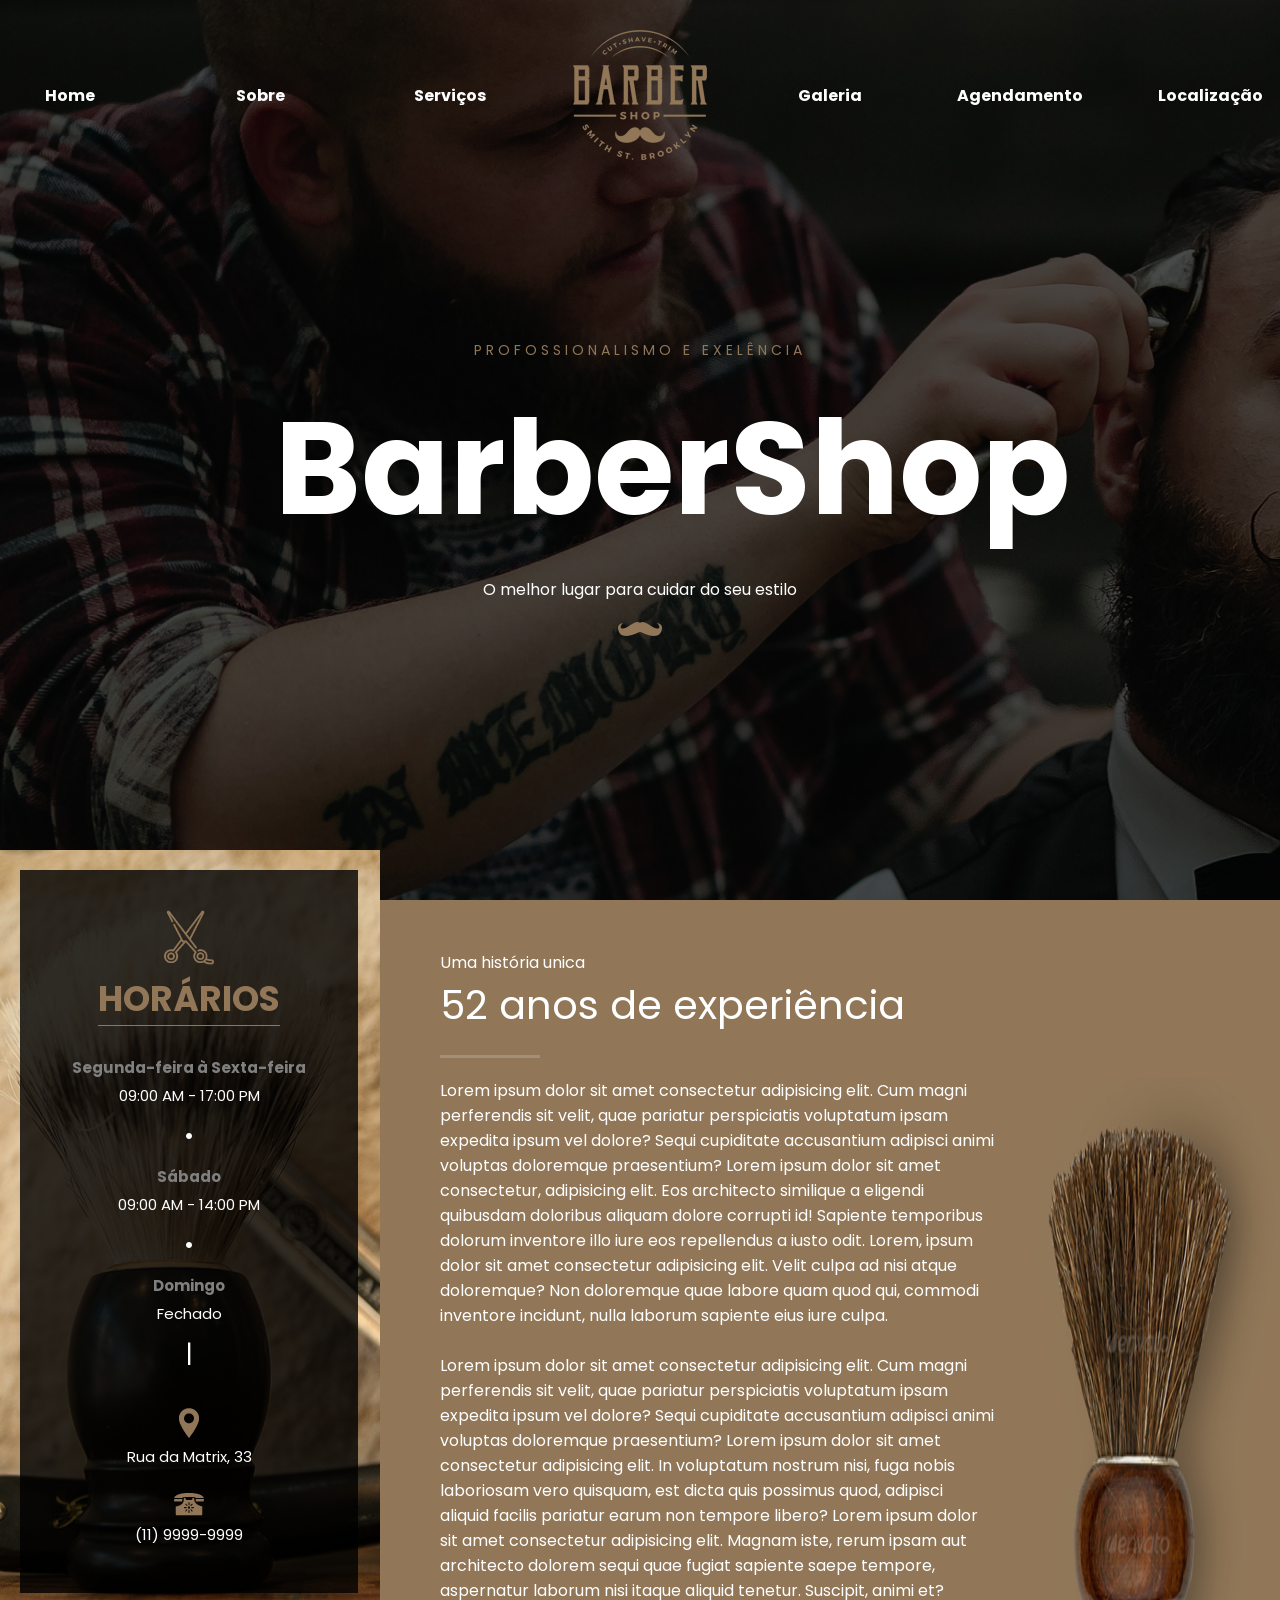
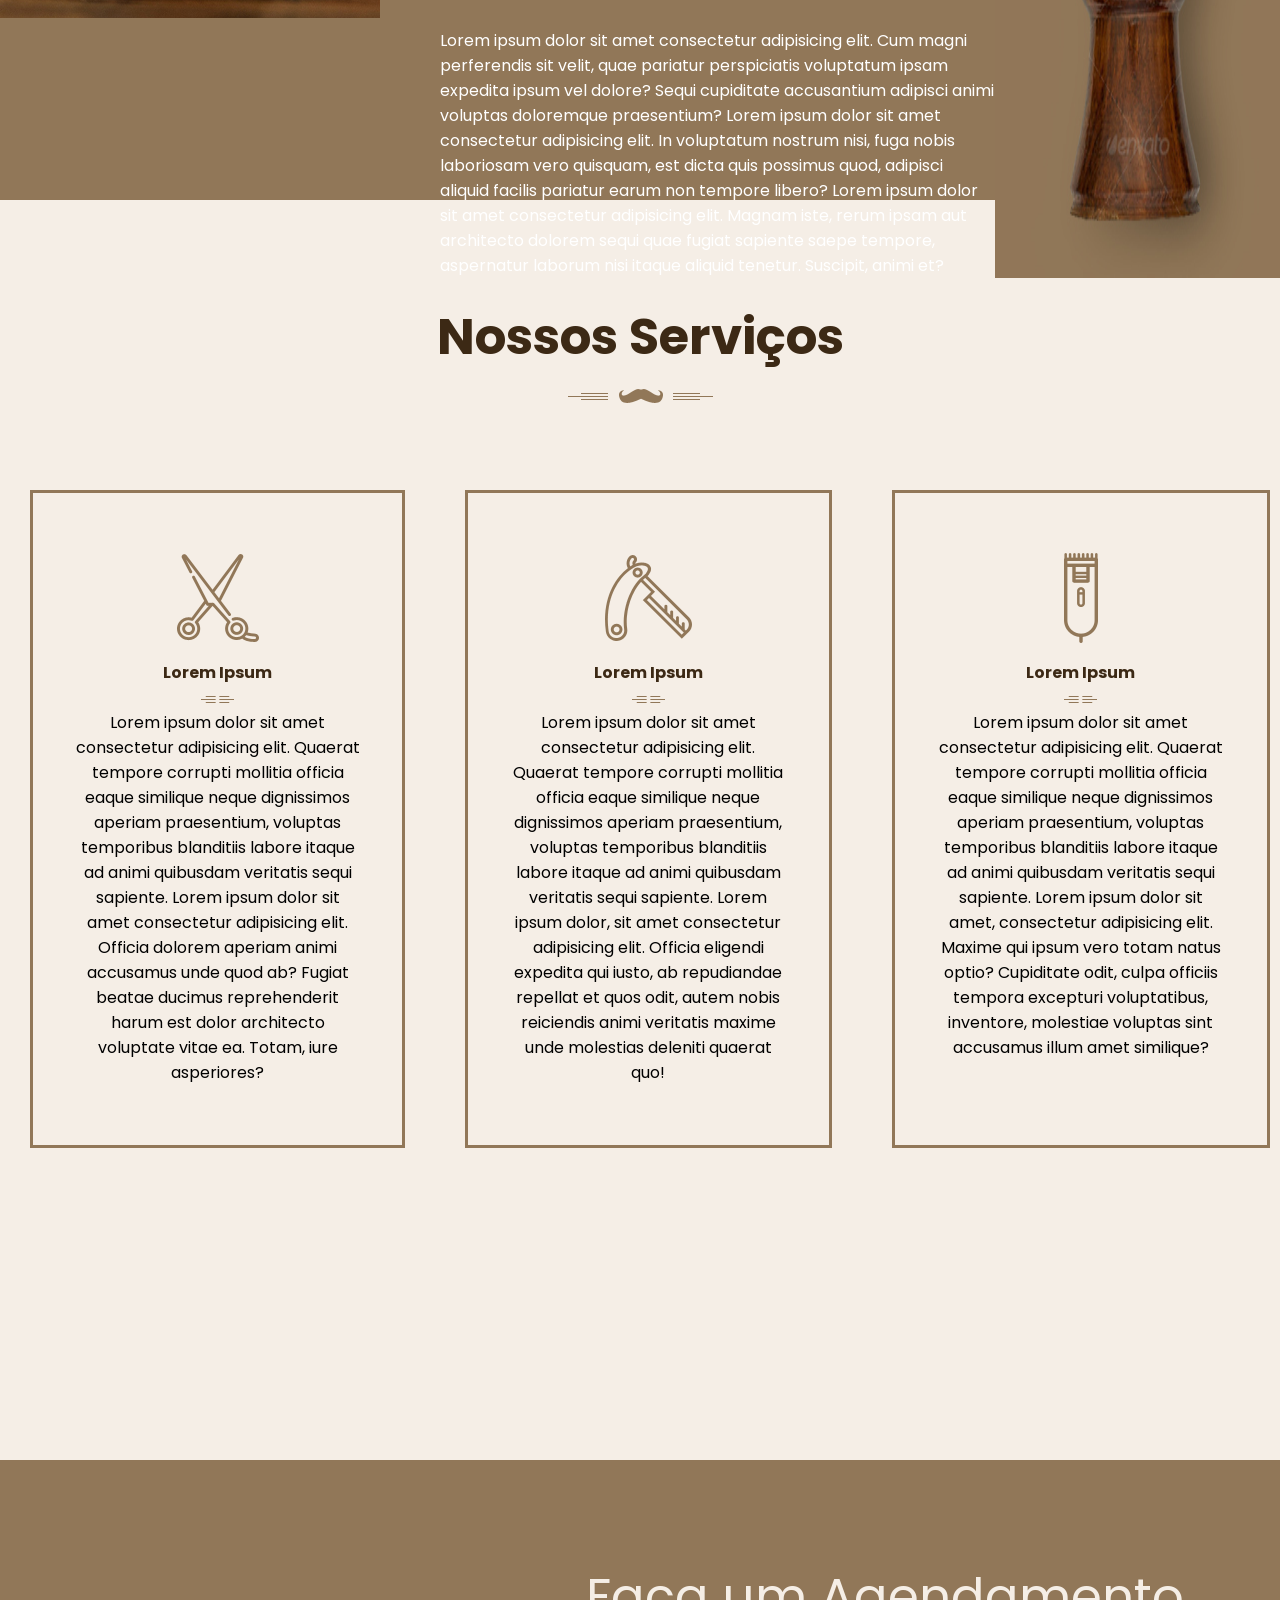
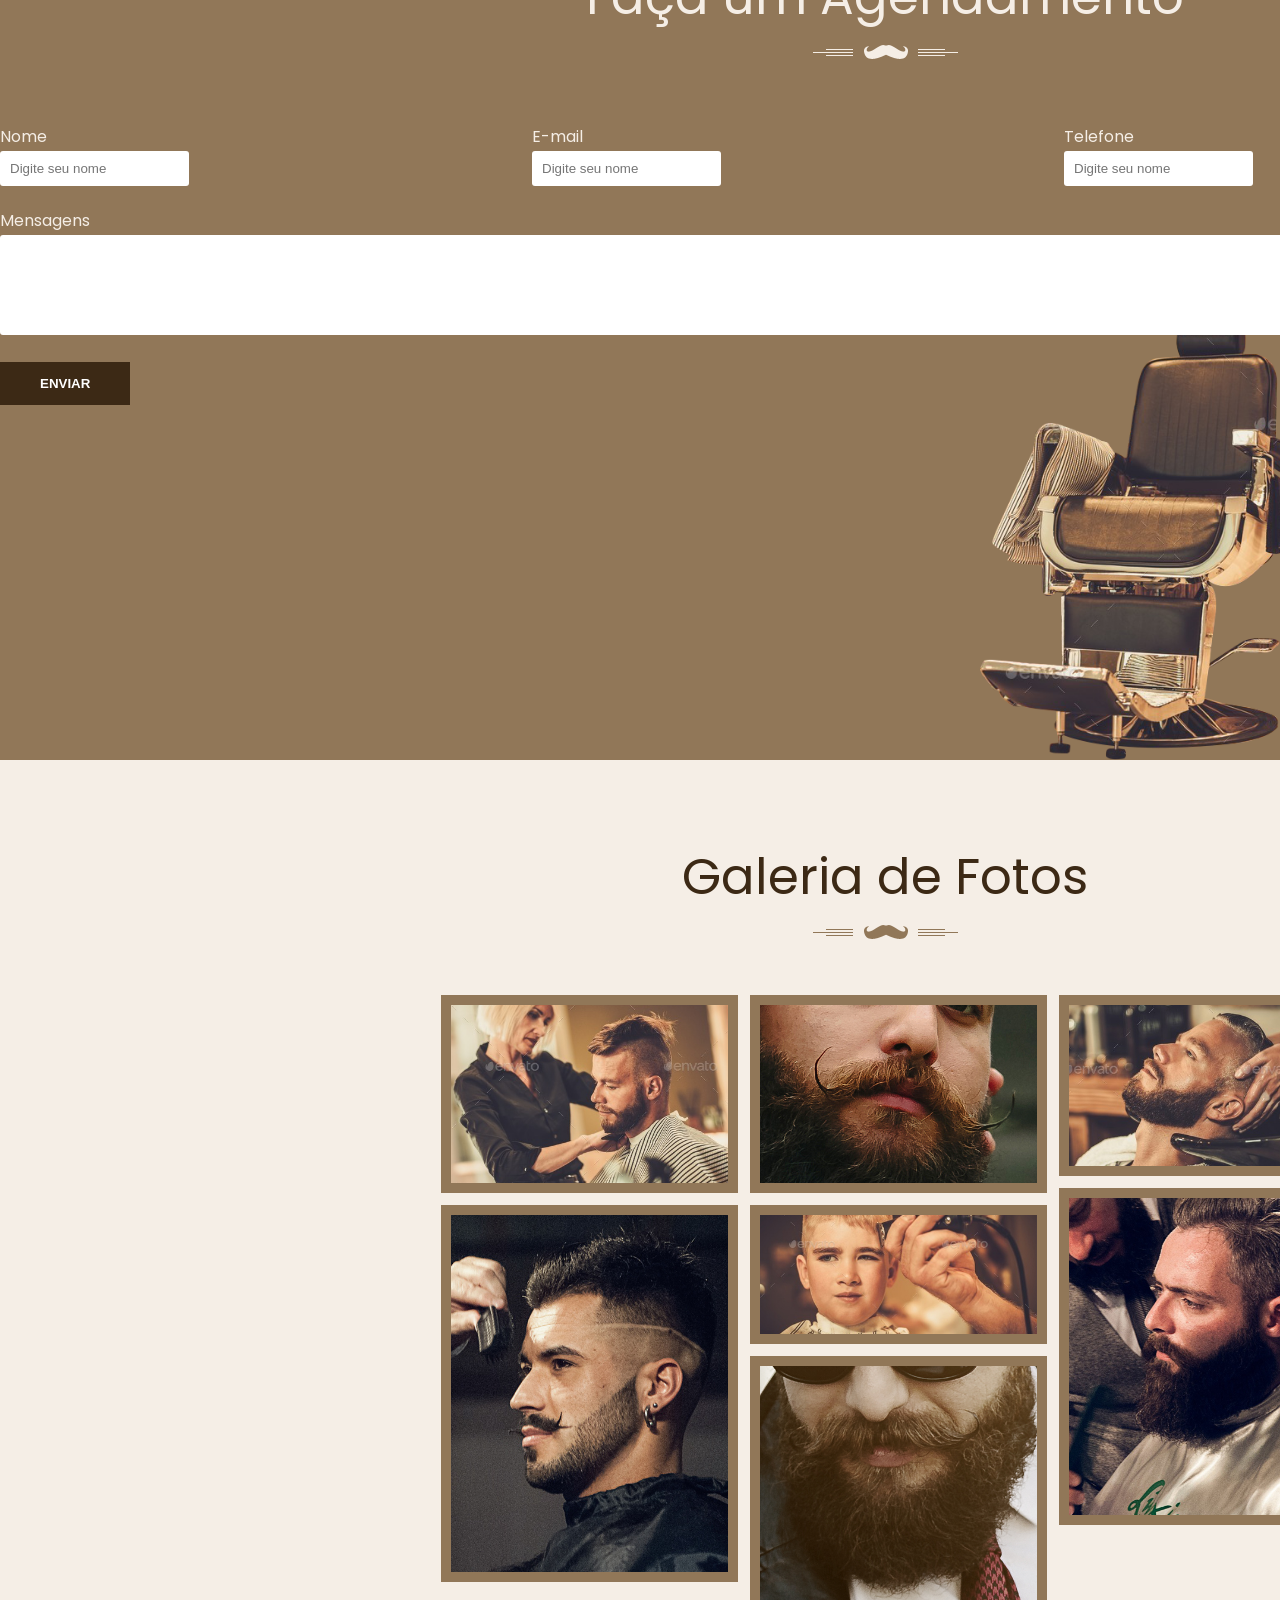
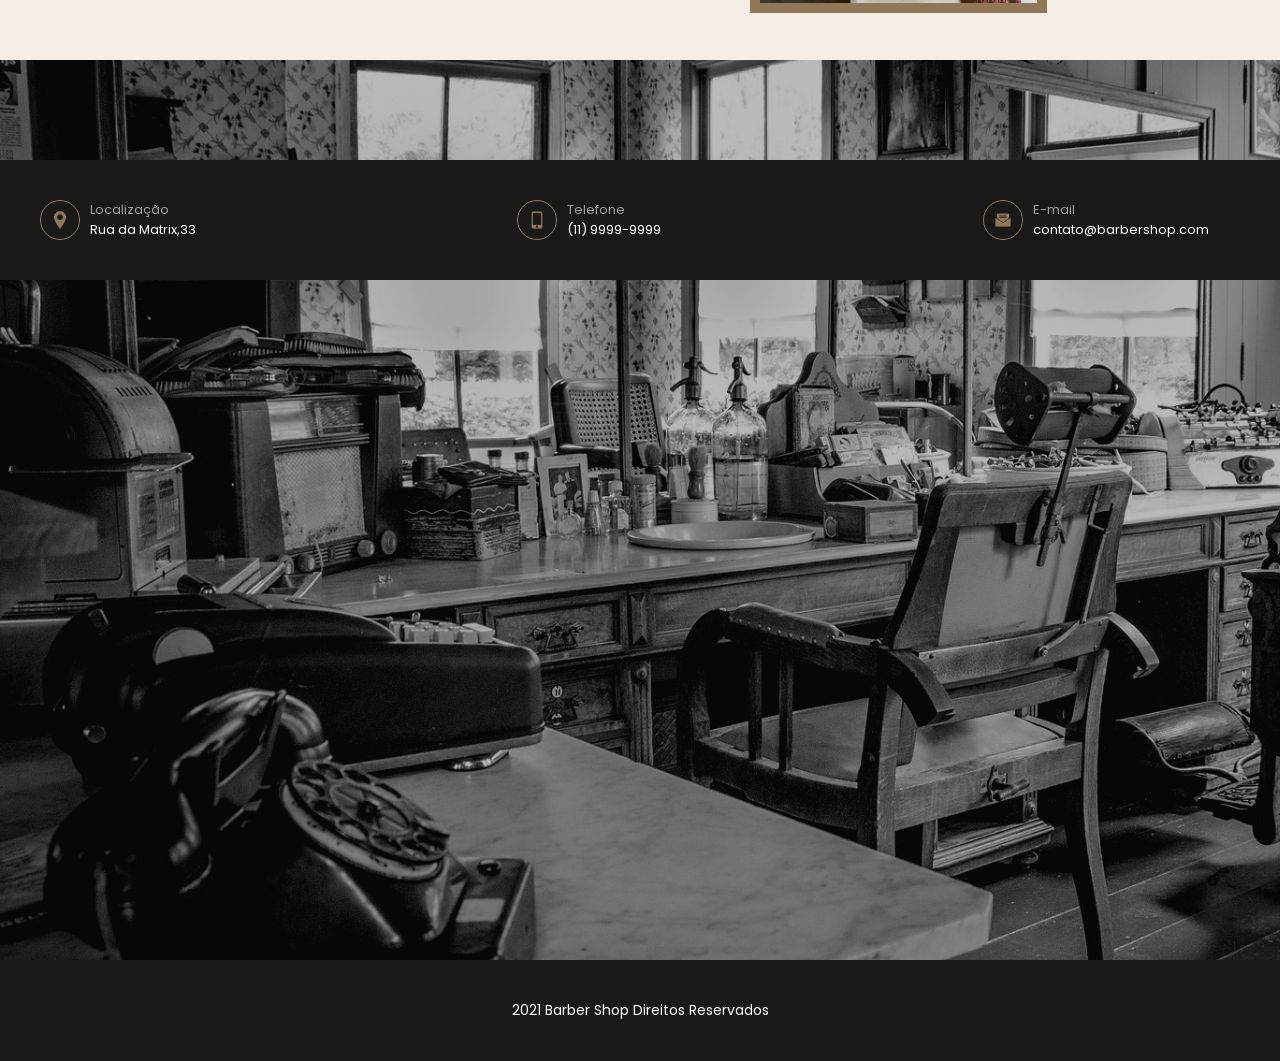
==== index/index.html @ 3805cb7c "fazendo alterações de pastas do index" ====
<!DOCTYPE html>
<html lang="pt-br">
<head>
    <meta charset="UTF-8">
    <meta http-equiv="X-UA-Compatible" content="IE=edge">
    <meta name="viewport" content="width=device-width, initial-scale=1.0">
    <title>Document</title>
    <link rel="preconnect" href="https://fonts.googleapis.com">
    <link rel="preconnect" href="https://fonts.gstatic.com" crossorigin>
    <link href="https://fonts.googleapis.com/css2?family=Poppins:ital,wght@0,100;0,400;1,700&family=Raleway&display=swap" rel="stylesheet">
    <link rel="stylesheet" href="style.css">
</head>
<body>
    
    <section  id="home" class="home">
        <header class="header">
            <nav class="nav">
                <ul>
                    <li>
                        <a href="#home">Home</a>
                    </li>
                    <li>
                        <a href="#about">Sobre</a>
                    </li>
                    <li>
                        <a href="#services">Serviços</a>
                    </li>
                    <li>
                        <img src="images/logo.png" alt="BarberShop" class="logo">
                    </li>
                    <li>
                        <a href="#gallery">Galeria</a>
                    </li>
                    <li>
                        <a href="#appointment">Agendamento</a>
                    </li>
                    <li>
                        <a href="#location">Localização</a>
                    </li>
                </ul>
            </nav>
        </header>
        <div class="banner">
            <span class="slogan1">Profossionalismo e Exelência</span>
            <h1>BarberShop</h1>
            <span class="slogan2">O melhor lugar para cuidar do seu estilo</span>
            <img src="images/much-img.png" alt="BarberShop" class="bigode">
        </div>
    </section>

    <section id="about" class="about">
        <div class="container">
            <div class="timing">
                <div class="overlay">
                    <img src="images/classic-cut.png" alt="BarberShop" class="icon-cut">
                    <h3 class="horarios">horários</h3>

                    <div class="text">
                        <h4>Segunda-feira à Sexta-feira</h4>
                        <span>09:00 AM - 17:00 PM</span>
                    </div>
                    
                    <div class="text">
                        <h4> Sábado</h4>
                        <span>09:00 AM - 14:00 PM</span>
                    </div>

                    <div class="text">
                        <h4>Domingo</h4>
                        <span>Fechado</span>
                    </div>
                    <br>
                    <img src="images/loc-ic.png" alt="Localização">
                    <span>Rua da Matrix, 33</span>
                    <br>
                    <img src="images/phone-ic.png" alt="Telefone">
                    <span>(11) 9999-9999</span>

                </div>
            </div>
            <div class="experience">
                <span>Uma história unica</span>
                <h2>52 anos de experiência</h2>

                <div class="text">
                    <div>
                        <p>Lorem ipsum dolor sit amet consectetur adipisicing elit. Cum magni perferendis sit velit, quae pariatur perspiciatis voluptatum ipsam expedita ipsum vel dolore? Sequi cupiditate accusantium adipisci animi voluptas doloremque praesentium? Lorem ipsum dolor sit amet consectetur, adipisicing elit. Eos architecto similique a eligendi quibusdam doloribus aliquam dolore corrupti id! Sapiente temporibus dolorum inventore illo iure eos repellendus a iusto odit. Lorem, ipsum dolor sit amet consectetur adipisicing elit. Velit culpa ad nisi atque doloremque? Non doloremque quae labore quam quod qui, commodi inventore incidunt, nulla laborum sapiente eius iure culpa.</p>
                        <br>
                        <p>Lorem ipsum dolor sit amet consectetur adipisicing elit. Cum magni perferendis sit velit, quae pariatur perspiciatis voluptatum ipsam expedita ipsum vel dolore? Sequi cupiditate accusantium adipisci animi voluptas doloremque praesentium? Lorem ipsum dolor sit amet consectetur adipisicing elit. In voluptatum nostrum nisi, fuga nobis laboriosam vero quisquam, est dicta quis possimus quod, adipisci aliquid facilis pariatur earum non tempore libero? Lorem ipsum dolor sit amet consectetur adipisicing elit. Magnam iste, rerum ipsam aut architecto dolorem sequi quae fugiat sapiente saepe tempore, aspernatur laborum nisi itaque aliquid tenetur. Suscipit, animi et? 
                        </p>
                        <br>
                        <p>Lorem ipsum dolor sit amet consectetur adipisicing elit. Cum magni perferendis sit velit, quae pariatur perspiciatis voluptatum ipsam expedita ipsum vel dolore? Sequi cupiditate accusantium adipisci animi voluptas doloremque praesentium? Lorem ipsum dolor sit amet consectetur adipisicing elit. In voluptatum nostrum nisi, fuga nobis laboriosam vero quisquam, est dicta quis possimus quod, adipisci aliquid facilis pariatur earum non tempore libero? Lorem ipsum dolor sit amet consectetur adipisicing elit. Magnam iste, rerum ipsam aut architecto dolorem sequi quae fugiat sapiente saepe tempore, aspernatur laborum nisi itaque aliquid tenetur. Suscipit, animi et? 
                        </p>
                    </div>

                    <img src="images/shave-brush.jpg" alt="52 anos de experiência">
                </div>
            </div>
        </div>
    </section>
        
    <section  id="services" class="services">
        <h2> Nossos Serviços</h2>
        <img src="images/heading-ic.png" alt="Serviços">
     
        
        <div class="container2">
            <div class="boxes">
                <div class="box">
                    <img src="images/classic-cut.png" alt="Classic Cut" srcset="">
                    <h4>Lorem Ipsum</h4>
                    <img src="images/head-line-ic.png" alt="Serviços">
                    <p>Lorem ipsum dolor sit amet consectetur adipisicing elit. Quaerat tempore corrupti mollitia officia eaque similique neque dignissimos aperiam praesentium, voluptas temporibus blanditiis labore itaque ad animi quibusdam veritatis sequi sapiente. Lorem ipsum dolor sit amet consectetur adipisicing elit. Officia dolorem aperiam animi accusamus unde quod ab? Fugiat beatae ducimus reprehenderit harum est dolor architecto voluptate vitae ea. Totam, iure asperiores?</p>
                </div>
                <div class="box">
                    <img src="images/clipper-cut.png" alt="Clipper Cut" srcset="">
                    <h4>Lorem Ipsum</h4>
                    <img src="images/head-line-ic.png" alt="Serviços">
                    <p>Lorem ipsum dolor sit amet consectetur adipisicing elit. Quaerat tempore corrupti mollitia officia eaque similique neque dignissimos aperiam praesentium, voluptas temporibus blanditiis labore itaque ad animi quibusdam veritatis sequi sapiente. Lorem ipsum dolor, sit amet consectetur adipisicing elit. Officia eligendi expedita qui iusto, ab repudiandae repellat et quos odit, autem nobis reiciendis animi veritatis maxime unde molestias deleniti quaerat quo!</p>
                </div>
                <div class="box">
                    <img src="images/razoe-shaver.png" alt="Razoe shaver" srcset="">
                    <h4>Lorem Ipsum</h4>
                    <img src="images/head-line-ic.png" alt="Serviços">
                    <p>Lorem ipsum dolor sit amet consectetur adipisicing elit. Quaerat tempore corrupti mollitia officia eaque similique neque dignissimos aperiam praesentium, voluptas temporibus blanditiis labore itaque ad animi quibusdam veritatis sequi sapiente. Lorem ipsum dolor sit amet, consectetur adipisicing elit. Maxime qui ipsum vero totam natus optio? Cupiditate odit, culpa officiis tempora excepturi voluptatibus, inventore, molestiae voluptas sint accusamus illum amet similique?</p>
                </div>
            </div>
        </div>
    </section>

    <section id="appointment" class="appointment">
        <div class="container">
            <h2>Faça um Agendamento</h2>
            <img src="images/heading-ic-white.png" alt="Faça um Agendamento">

            <form action="">

                <div class="personal-data">
                    <div class="input-wrapper">
                        <label for="Nome">Nome</label>
                        <input type="text" placeholder="Digite seu nome">
                    </div>
                    <div>
                        <label for="E-mail">E-mail</label>
                        <input type="email" placeholder="Digite seu nome">
                    </div>
                    <div>
                        <label for="Telefone">Telefone</label>
                        <input type="number" placeholder="Digite seu nome">
                    
                    </div>
                    <div>
                        <label for="Tipo de Serviços">Tipos de Serviços</label>
                        <select>
                            <option value="">Cortar Cabelo</option>
                            <option value="">Cortar Cabelo e Barba</option>
                        </select>
                    </div>
                </div>

                
                <div class="input-wrapper">
                     <label for="Mensagem">Mensagens</label>
                     <textarea name="" id="" cols="0" rows="0"></textarea>
                </div>
                
                <button>Enviar</button>
            </form>

            
           
        </div>
    </section>

    <section  id="gallery" class="gallery">
        <div class="container">
            <h2>Galeria de Fotos</h2>
            <img src="images/heading-ic.png" alt="Galeria de Fotos">

            <div class="gallery-wrapper">
                <div>
                    <img src="images/gallery-img1.png" alt="Galeria">
                </div>
                <div>
                    <img src="images/gallery-img2.png" alt="Galeria">
                </div>
                <div>
                    <img src="images/gallery-img3.png" alt="Galeria">
                </div>
                <div>
                    <img src="images/gallery-img4.png" alt="Galeria">
                </div>
                <div>
                    <img src="images/gallery-img5.png" alt="Galeria">
                </div>
                <div>
                    <img src="images/gallery-img6.png" alt="Galeria">
                </div>
                <div>
                    <img src="images/gallery-img7.png" alt="Galeria">
                </div>
            </div>
        </div>
    </section>

    <section  id="location" class="location">
        <div class="container">
            <div class="head">
                <div class="info">
                    <div class="icon">
                        <img src="images/map-img1.png" alt="Localização">
                    </div>
                    <div class="text">
                        <span>Localização</span>
                        <span>Rua da Matrix,33</span>
                    </div>
                </div>

                <div class="info">
                    <div class="icon">
                        <img src="images/map-img2.png" alt="Localização">
                    </div>
                    <div class="text">
                        <span>Telefone</span>
                        <span>(11) 9999-9999</span>
                    </div>
                </div>

                <div class="info">
                    <div class="icon">
                        <img src="images/map-img3.png" alt="Localização">
                    </div>
                    <div class="text">
                        <span>E-mail</span>
                        <span>contato@barbershop.com</span>
                    </div>
                </div>

                <div class="info">
                    <div class="icon">
                        <img src="images/map-img4.png" alt="Localização">
                    </div>
                    <div class="text">
                        <span>Horário</span>
                    <span>Seg.à Sex.:9AM às 17PM</span>
                    </div>
                </div>
            </div>

            <div class="map">
                <iframe src="https://www.google.com/maps/embed?pb=!1m18!1m12!1m3!1d3657.0754269090853!2d-46.653812823817006!3d-23.565734361754473!2m3!1f0!2f0!3f0!3m2!1i1024!2i768!4f13.1!3m3!1m2!1s0x94ce59c8da0aa315%3A0xd59f9431f2c9776a!2sAv.%20Paulista%20-%20Bela%20Vista%2C%20S%C3%A3o%20Paulo%20-%20SP!5e0!3m2!1spt-BR!2sbr!4v1686595759722!5m2!1spt-BR!2sbr" width="600" height="450" style="border:0;" allowfullscreen="" loading="lazy" referrerpolicy="no-referrer-when-downgrade"></iframe>
            </div>
        </div>
    </section>

    <footer  class="footer">
        2021 Barber Shop Direitos Reservados
    </footer>
</body>
</html>
---- index/style.css ----
:root {
    --color-primary: #917758;
    --color-secondary: #3c2915;
    --color-primary-ligh: #f5eee6;
}

* {
    margin: 0;
    padding: 0;
    box-sizing: border-box;
}

body {
    font-family: 'Poppins', sans-serif;
    overflow-x: hidden;
}

.container {
    margin: 0 auto;
    width: 1770px;
}


/************
*    HOME
*************/

.home {
    background-repeat: no-repeat;
    background-image: url(images/bg-home.jpg);
    background-size: cover;
    height: 100vh;
    width: 100vw;
    position: relative;
    background-attachment: fixed;
}

.home .header {
    padding: 30px 0;
}

.home .header .nav {
    justify-content: center;
    display: flex;
}

.home .header .nav ul {
    display: flex;
    list-style: none;
}

.home .header .nav ul li {
    display: flex;
    align-items: center;
    justify-content: center;
    width: 170px;
    margin: 0 10px;
}

.home .header .nav ul li a {
    text-decoration: none;
    color: white;
    font-size: 16px;
    font-weight: bold;
    padding: 19px 32px
}

.home .header .nav ul li a:hover {
    border-bottom: solid 1px var(--color-primary);
    color: var(--color-primary)
}

.home .header .nav ul li .logo {
    margin: 0 50px;
}

/***************
* HOME - BANNER
****************/

.home .banner {
    text-align: center;
    color: white;
    position: absolute;
    top: 55%; 
    left: 50%;
    height: 250px;
    width: 750px;
    margin-left: -375px;
    margin-top: -155px;
}

.home .banner .p-banner {
    color: var(--color-primary);
    font-style: italic;
    font-size: 16px;
    letter-spacing: 3px;
}

.home .banner h1 {
    font-size: 130px;
    font-weight: bold;
    padding: 10px;
}

.home .banner .slogan1 {
    display: block;
    color: var(--color-primary);
    text-transform: uppercase;
    letter-spacing: 4px;
    font-size: 14px;
}

.home .banner .bigode {
    margin: auto;
    display: block;
    margin-top: 20px ;
}


/*********
* ABOUT
*********/

.about {
    background-color: var(--color-primary);
    height: 100vh;
}

.about .container {
    display: flex;
    height: 90vh;
    width: 100vw;
}

.about .timing {
    width: 33%;
    height: 780px;
    background-image: url(images/brush-big.jpg);
    background-repeat: no-repeat;
    padding: 20px;
    position: relative;
    top: -50px;
}

.about .timing .overlay {
    background: rgba(0, 0, 0, 0.8);
    width: 338px;
    text-align: center;
    padding: 40px 20px;
    height: 723px;
    
}

.about .timing .overlay .icon-cut {
    width: 50px;

}

.about .timing .overlay .horarios {
    text-transform: uppercase;
    color: var(--color-primary);
    font-size: 35px;
    border-bottom: solid 1px var(--color-primary);
    width: fit-content;
    margin: 0 auto 30px auto;
}

.about .timing .text {
    margin: 10px 0;
}


.about .timing .text:after {
    content: '•';
    display: block;
    font-size: 25px;
    color: white;
    margin-top: 10px;
}

.about .timing .text:last-of-type:after {
    content: '|';
}

.about .timing .text h4 {
    color: grey;
    font-size: 15px;
    margin-bottom: 5px;
}

.about .timing span {
    color: white;
    font-size: 15px;
    display: block;
}

.about .experience {
    width: 66%;
    color: white;
    margin: 50px 0 0 20px;
}

.about .experience h2 {
    font-weight: 400;
    font-size: 40px;
}

.about .experience h2:after {
    display: block;
    content: '';
    width: 100px;
    height: 3px;
    background-color: #a38f78;
    margin: 20px 0;
}

.about .experience .text {
    display: flex;
}


/************
* SERVICES
************/

.container2 {
    height: 100vh;
    width: 1300px;
    margin: auto;
    
}

.services {
    padding: 100px 0;
    text-align: center;
    background-color:var(--color-primary-ligh) ;
}

.services h2 {
    font-size: 50px;
    color: var(--color-secondary);
    margin-bottom: 10px;
}


.services .boxes {
    margin-top: 50px;
    display: flex;
    justify-content: space-between;
}

.services .box {
    border: 3px solid var(--color-primary);
    padding: 60px 40px;
    margin: 30px;
}

.services .box h4 {
    margin-top: 10px;
    color: var(--color-secondary);
    font-weight: bold;
}

/**************
* APPOINTMENT
***************/

.appointment {
    padding: 100px 0; 
    background-color: var(--color-primary);
    height: 100vh;
    width: 100vw;
    background-image: url(images/chair-ic.png);
    background-repeat: no-repeat;
    background-size: 300px;
    background-position: right bottom;
}

.appointment h2 {
    color: var(--color-primary-ligh);
    font-weight: 400;
    font-size: 50px;
    margin-bottom: 10px;
    text-align: center;
    
}

.appointment img {
    display: block;
    margin: auto;
}

.appointment form {
    margin-top: 65px;
}

.appointment .personal-data {
    display: flex;
    justify-content: space-between;
    margin-bottom: 20px;
}

.appointment  input-wrapper {
    width: 100%;
    margin-right: 30px;
}

.appointment  label {
    display: block;
    color: var(--color-primary-ligh);
    font: 14px;
    margin-bottom: 2px;
}

.appointment .personal-data input,
.appointment .personal-data select,
.appointment textarea {
    padding: 10px;
    border: none;
    outline: none;
    width: 100%;
   border-radius: 3px;
}

.appointment textarea  {
    height: 100px;
}

.appointment button {
    background-color: var(--color-secondary);
    color: white;
    padding: 14px 40px;
    border: none;
    margin-top: 20px;
    text-transform: uppercase;
    font-weight: bold;
}

/*********
* GALLERY
**********/

.gallery {
    padding: 80px 0;
    background-color: var(--color-primary-ligh);
    height: 100vh;
}

.gallery h2 {
    color: var(--color-secondary);
    font-weight: 400;
    font-size: 50px;
    margin-bottom: 10px;
    text-align: center;  
}

.gallery img {
    margin: 0 auto;
    display: block;
}

.gallery .gallery-wrapper {
    display: flex;
    flex-direction: column;
    flex-wrap: wrap;
    height: 80vh;
    width: 900px;
    margin: 50px auto;
}

.gallery .gallery-wrapper div {
    border: 10px solid var(--color-primary);
    margin: 6px;
    width: 33%;
}

.gallery .gallery-wrapper div img {
    width: 100%;
}

 /***********
* LOCATION
************/

 .location {
    height: 100vh;
    padding: 100px 0;
    background-image: url(images/bg-location.jpg);
    background-size: cover;
}

.location .head {
    display: flex;
    justify-content: space-between;
    background-color: #191919;
    padding: 40px;
    width: 100%;
}

.location .head .info {
    display: flex;
    align-items: center;
}

.location .head .info .icon {
    display: flex;
    margin-right: 10px;
    border: 1px solid var(--color-primary);
    border-radius: 100%;
    padding: 10px;
    align-items: center;
    height: 40px;
    width: 40px;
    justify-content: center;

}

.location .head .info  .text span {
    display: block;
    font-size: 13px;
}

.location .head .info  .text span:first-child {
    color: rgb(160, 158, 158);
}

.location .head .info  .text span:last-child {
    color: white;
}

.location .map {
    width: 100%;
}

.location .map iframe {
    width: 100%;
}

 /*********
* FOOTER
***********/

.footer {
    background-color: #191919;
    color: white;
    font-size: 14px;
    padding: 40px;
    text-align: center;
}
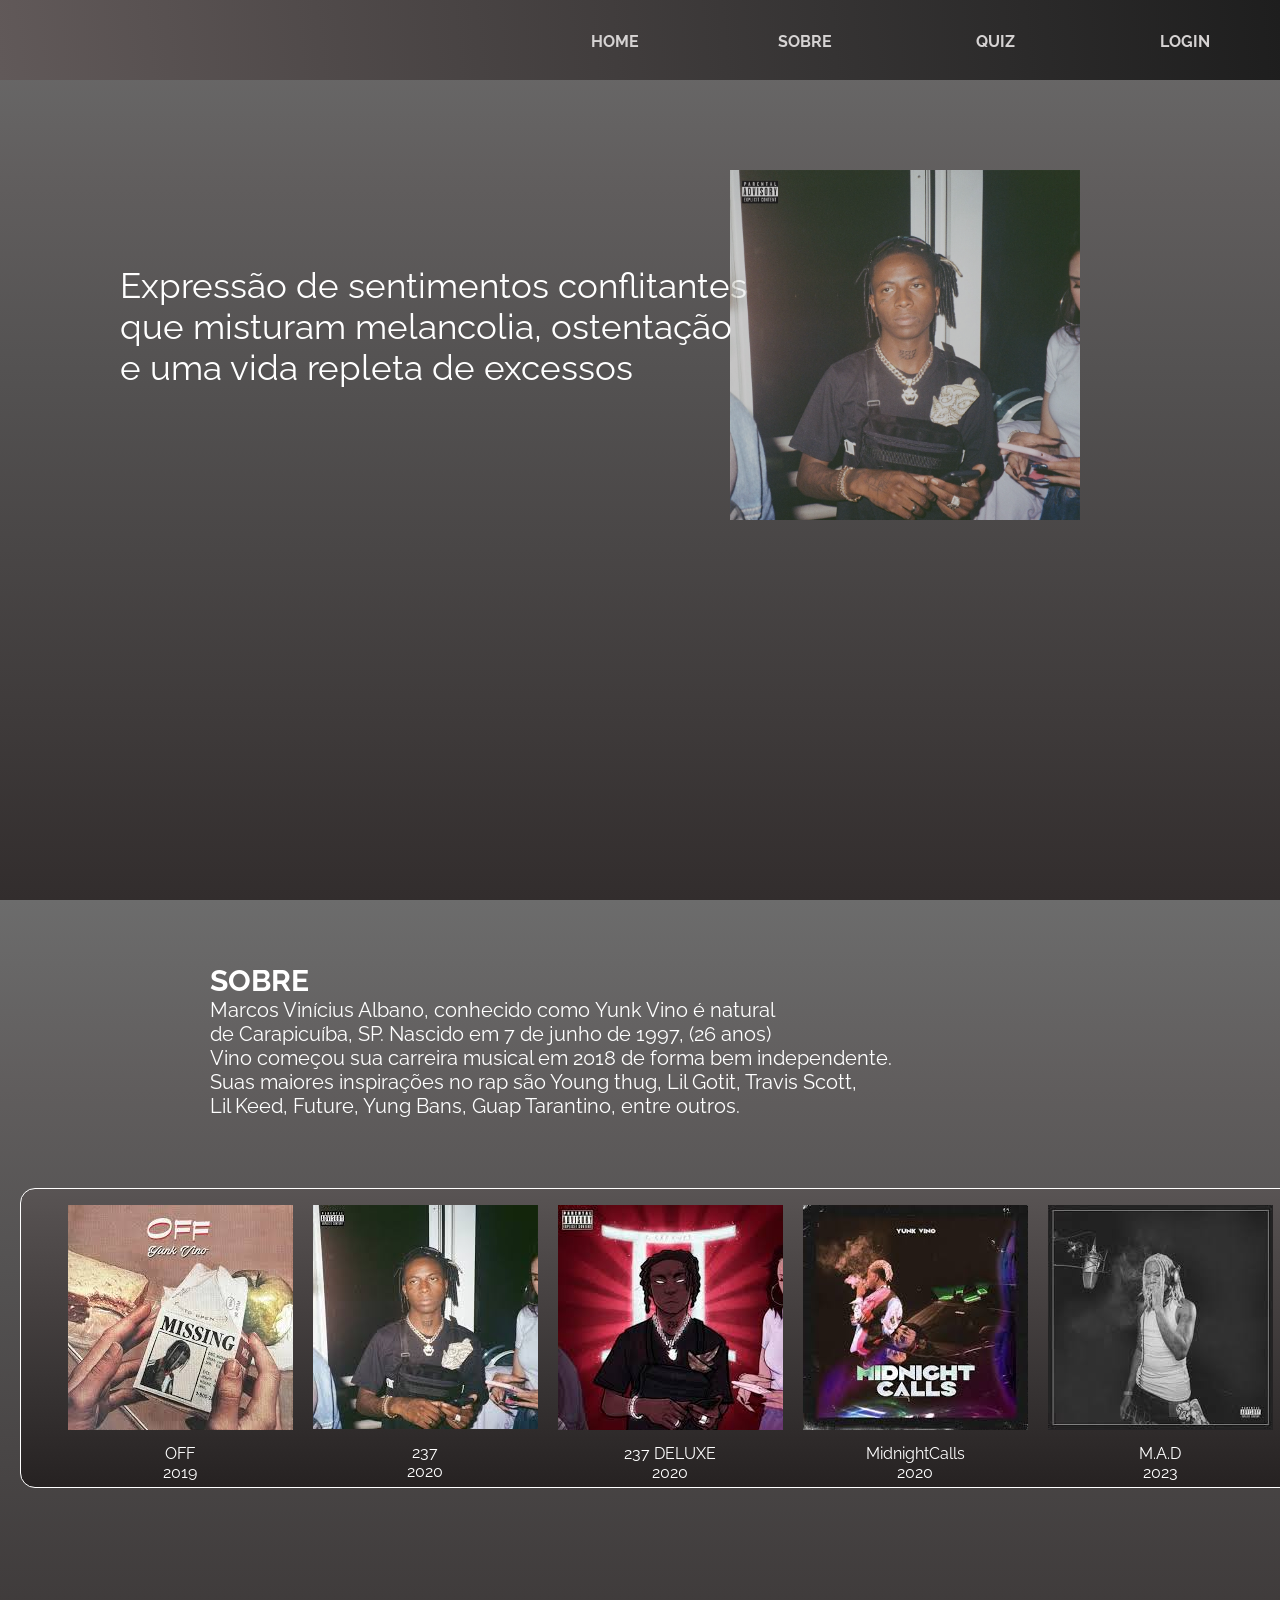
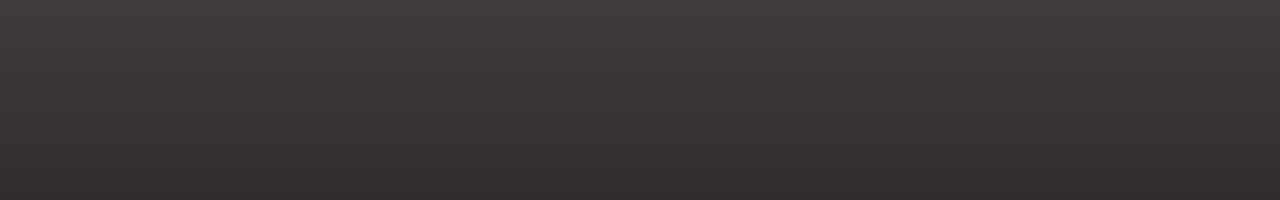
==== commit 3a29224f: "fazendo alteracoes" ====
--- a/index/index.html
+++ b/index/index.html
@@ -1,260 +1,85 @@
 <!DOCTYPE html>
-<html lang="pt-br">
+<html lang="en">
 <head>
     <meta charset="UTF-8">
-    <meta http-equiv="X-UA-Compatible" content="IE=edge">
     <meta name="viewport" content="width=device-width, initial-scale=1.0">
-    <title>Document</title>
-    <link rel="preconnect" href="https://fonts.googleapis.com">
-    <link rel="preconnect" href="https://fonts.gstatic.com" crossorigin>
-    <link href="https://fonts.googleapis.com/css2?family=Poppins:ital,wght@0,100;0,400;1,700&family=Raleway&display=swap" rel="stylesheet">
+    <title>YKGG</title>
     <link rel="stylesheet" href="style.css">
+    <link href="https://fonts.googleapis.com/css2?family=Maven+Pro&family=Poppins:ital,wght@0,100;0,400;1,700&family=Raleway&display=swap" rel="stylesheet">
 </head>
 <body>
-    
-    <section  id="home" class="home">
-        <header class="header">
-            <nav class="nav">
-                <ul>
-                    <li>
-                        <a href="#home">Home</a>
-                    </li>
-                    <li>
-                        <a href="#about">Sobre</a>
-                    </li>
-                    <li>
-                        <a href="#services">Serviços</a>
-                    </li>
-                    <li>
-                        <img src="images/logo.png" alt="BarberShop" class="logo">
-                    </li>
-                    <li>
-                        <a href="#gallery">Galeria</a>
-                    </li>
-                    <li>
-                        <a href="#appointment">Agendamento</a>
-                    </li>
-                    <li>
-                        <a href="#location">Localização</a>
-                    </li>
-                </ul>
-            </nav>
-        </header>
-        <div class="banner">
-            <span class="slogan1">Profossionalismo e Exelência</span>
-            <h1>BarberShop</h1>
-            <span class="slogan2">O melhor lugar para cuidar do seu estilo</span>
-            <img src="images/much-img.png" alt="BarberShop" class="bigode">
-        </div>
-    </section>
-
-    <section id="about" class="about">
-        <div class="container">
-            <div class="timing">
-                <div class="overlay">
-                    <img src="images/classic-cut.png" alt="BarberShop" class="icon-cut">
-                    <h3 class="horarios">horários</h3>
-
-                    <div class="text">
-                        <h4>Segunda-feira à Sexta-feira</h4>
-                        <span>09:00 AM - 17:00 PM</span>
-                    </div>
-                    
-                    <div class="text">
-                        <h4> Sábado</h4>
-                        <span>09:00 AM - 14:00 PM</span>
-                    </div>
-
-                    <div class="text">
-                        <h4>Domingo</h4>
-                        <span>Fechado</span>
-                    </div>
-                    <br>
-                    <img src="images/loc-ic.png" alt="Localização">
-                    <span>Rua da Matrix, 33</span>
-                    <br>
-                    <img src="images/phone-ic.png" alt="Telefone">
-                    <span>(11) 9999-9999</span>
-
+    <div id="content">
+        <section id="home" class="home">
+            <header class="header">
+                <nav class="nav">
+                    <ul>
+                        <li>
+                            <a href="">HOME</a>
+                        </li>
+                        <li>
+                            <a href="">SOBRE</a>
+                        </li>
+                        <li>
+                            <a href="">QUIZ</a>
+                        </li>
+        
+                        <li>
+                            <a href="">LOGIN</a>
+                        </li>
+                    </ul>
+                </nav>
+            </header>
+            <div class="container">
+                <div>
+                    <p class="text-home">Expressão de sentimentos conflitantes <br>que misturam melancolia, ostentação <br>e uma vida
+                    repleta de excessos</p>
+                </div>
+                <div>
+                    <img src="img/dae7481fdfebfbf170c1d013ccb435e8.webp" alt="Foto" class="img237">
                 </div>
             </div>
-            <div class="experience">
-                <span>Uma história unica</span>
-                <h2>52 anos de experiência</h2>
-
-                <div class="text">
-                    <div>
-                        <p>Lorem ipsum dolor sit amet consectetur adipisicing elit. Cum magni perferendis sit velit, quae pariatur perspiciatis voluptatum ipsam expedita ipsum vel dolore? Sequi cupiditate accusantium adipisci animi voluptas doloremque praesentium? Lorem ipsum dolor sit amet consectetur, adipisicing elit. Eos architecto similique a eligendi quibusdam doloribus aliquam dolore corrupti id! Sapiente temporibus dolorum inventore illo iure eos repellendus a iusto odit. Lorem, ipsum dolor sit amet consectetur adipisicing elit. Velit culpa ad nisi atque doloremque? Non doloremque quae labore quam quod qui, commodi inventore incidunt, nulla laborum sapiente eius iure culpa.</p>
-                        <br>
-                        <p>Lorem ipsum dolor sit amet consectetur adipisicing elit. Cum magni perferendis sit velit, quae pariatur perspiciatis voluptatum ipsam expedita ipsum vel dolore? Sequi cupiditate accusantium adipisci animi voluptas doloremque praesentium? Lorem ipsum dolor sit amet consectetur adipisicing elit. In voluptatum nostrum nisi, fuga nobis laboriosam vero quisquam, est dicta quis possimus quod, adipisci aliquid facilis pariatur earum non tempore libero? Lorem ipsum dolor sit amet consectetur adipisicing elit. Magnam iste, rerum ipsam aut architecto dolorem sequi quae fugiat sapiente saepe tempore, aspernatur laborum nisi itaque aliquid tenetur. Suscipit, animi et? 
-                        </p>
-                        <br>
-                        <p>Lorem ipsum dolor sit amet consectetur adipisicing elit. Cum magni perferendis sit velit, quae pariatur perspiciatis voluptatum ipsam expedita ipsum vel dolore? Sequi cupiditate accusantium adipisci animi voluptas doloremque praesentium? Lorem ipsum dolor sit amet consectetur adipisicing elit. In voluptatum nostrum nisi, fuga nobis laboriosam vero quisquam, est dicta quis possimus quod, adipisci aliquid facilis pariatur earum non tempore libero? Lorem ipsum dolor sit amet consectetur adipisicing elit. Magnam iste, rerum ipsam aut architecto dolorem sequi quae fugiat sapiente saepe tempore, aspernatur laborum nisi itaque aliquid tenetur. Suscipit, animi et? 
-                        </p>
+        </section>
+            <section id="sobre">
+                <div class="container-sobre">
+                    <div class="sobre-text">
+                        <h1>SOBRE</h1>
+                        <p>Marcos Vinícius Albano, conhecido como Yunk Vino é natural <br>
+                            de Carapicuíba, SP. Nascido em 7 de junho de 1997, (26 anos) <br>
+                            Vino começou sua carreira musical em 2018 de forma bem independente. <br>
+                            Suas maiores inspirações no rap são Young thug, Lil Gotit, Travis Scott, <br>
+                            Lil Keed, Future, Yung Bans, Guap Tarantino, entre outros.</p>
                     </div>
-
-                    <img src="images/shave-brush.jpg" alt="52 anos de experiência">
-                </div>
-            </div>
-        </div>
-    </section>
-        
-    <section  id="services" class="services">
-        <h2> Nossos Serviços</h2>
-        <img src="images/heading-ic.png" alt="Serviços">
-     
-        
-        <div class="container2">
-            <div class="boxes">
-                <div class="box">
-                    <img src="images/classic-cut.png" alt="Classic Cut" srcset="">
-                    <h4>Lorem Ipsum</h4>
-                    <img src="images/head-line-ic.png" alt="Serviços">
-                    <p>Lorem ipsum dolor sit amet consectetur adipisicing elit. Quaerat tempore corrupti mollitia officia eaque similique neque dignissimos aperiam praesentium, voluptas temporibus blanditiis labore itaque ad animi quibusdam veritatis sequi sapiente. Lorem ipsum dolor sit amet consectetur adipisicing elit. Officia dolorem aperiam animi accusamus unde quod ab? Fugiat beatae ducimus reprehenderit harum est dolor architecto voluptate vitae ea. Totam, iure asperiores?</p>
-                </div>
-                <div class="box">
-                    <img src="images/clipper-cut.png" alt="Clipper Cut" srcset="">
-                    <h4>Lorem Ipsum</h4>
-                    <img src="images/head-line-ic.png" alt="Serviços">
-                    <p>Lorem ipsum dolor sit amet consectetur adipisicing elit. Quaerat tempore corrupti mollitia officia eaque similique neque dignissimos aperiam praesentium, voluptas temporibus blanditiis labore itaque ad animi quibusdam veritatis sequi sapiente. Lorem ipsum dolor, sit amet consectetur adipisicing elit. Officia eligendi expedita qui iusto, ab repudiandae repellat et quos odit, autem nobis reiciendis animi veritatis maxime unde molestias deleniti quaerat quo!</p>
-                </div>
-                <div class="box">
-                    <img src="images/razoe-shaver.png" alt="Razoe shaver" srcset="">
-                    <h4>Lorem Ipsum</h4>
-                    <img src="images/head-line-ic.png" alt="Serviços">
-                    <p>Lorem ipsum dolor sit amet consectetur adipisicing elit. Quaerat tempore corrupti mollitia officia eaque similique neque dignissimos aperiam praesentium, voluptas temporibus blanditiis labore itaque ad animi quibusdam veritatis sequi sapiente. Lorem ipsum dolor sit amet, consectetur adipisicing elit. Maxime qui ipsum vero totam natus optio? Cupiditate odit, culpa officiis tempora excepturi voluptatibus, inventore, molestiae voluptas sint accusamus illum amet similique?</p>
-                </div>
-            </div>
-        </div>
-    </section>
-
-    <section id="appointment" class="appointment">
-        <div class="container">
-            <h2>Faça um Agendamento</h2>
-            <img src="images/heading-ic-white.png" alt="Faça um Agendamento">
-
-            <form action="">
-
-                <div class="personal-data">
-                    <div class="input-wrapper">
-                        <label for="Nome">Nome</label>
-                        <input type="text" placeholder="Digite seu nome">
-                    </div>
-                    <div>
-                        <label for="E-mail">E-mail</label>
-                        <input type="email" placeholder="Digite seu nome">
-                    </div>
-                    <div>
-                        <label for="Telefone">Telefone</label>
-                        <input type="number" placeholder="Digite seu nome">
-                    
-                    </div>
-                    <div>
-                        <label for="Tipo de Serviços">Tipos de Serviços</label>
-                        <select>
-                            <option value="">Cortar Cabelo</option>
-                            <option value="">Cortar Cabelo e Barba</option>
-                        </select>
+                    <div class="albuns">
+                        <div class="albuns-fotos">
+                            <div class="text-albuns">
+                                <img src="img/offCapa.jpg" alt="">
+                                <p>OFF</p>
+                                <p>2019</p>
+                            </div>
+                            <div class="text-albuns">
+                                <img src="img/237capa.jpg" alt="">
+                                <p>237</p>
+                                <p>2020</p>
+                            </div>  
+                            <div class="text-albuns">
+                                <img src="img/237deluxeCapa.jpg" alt="">
+                                <P>237 DELUXE</P>
+                                <p>2020</p>
+                            </div>
+                            <div class="text-albuns">
+                                <img src="img/midCapa.jpg" alt="">
+                                <p>MidnightCalls</p>
+                                <p>2020</p>
+                            </div>
+                            <div class="text-albuns">
+                                <img src="img/madCapa.jpg" alt="">
+                                <p>M.A.D</p>
+                                <p>2023</p>
+                            </div>
+                        </div>
                     </div>
                 </div>
-
-                
-                <div class="input-wrapper">
-                     <label for="Mensagem">Mensagens</label>
-                     <textarea name="" id="" cols="0" rows="0"></textarea>
-                </div>
-                
-                <button>Enviar</button>
-            </form>
-
-            
-           
-        </div>
-    </section>
-
-    <section  id="gallery" class="gallery">
-        <div class="container">
-            <h2>Galeria de Fotos</h2>
-            <img src="images/heading-ic.png" alt="Galeria de Fotos">
-
-            <div class="gallery-wrapper">
-                <div>
-                    <img src="images/gallery-img1.png" alt="Galeria">
-                </div>
-                <div>
-                    <img src="images/gallery-img2.png" alt="Galeria">
-                </div>
-                <div>
-                    <img src="images/gallery-img3.png" alt="Galeria">
-                </div>
-                <div>
-                    <img src="images/gallery-img4.png" alt="Galeria">
-                </div>
-                <div>
-                    <img src="images/gallery-img5.png" alt="Galeria">
-                </div>
-                <div>
-                    <img src="images/gallery-img6.png" alt="Galeria">
-                </div>
-                <div>
-                    <img src="images/gallery-img7.png" alt="Galeria">
-                </div>
-            </div>
-        </div>
-    </section>
-
-    <section  id="location" class="location">
-        <div class="container">
-            <div class="head">
-                <div class="info">
-                    <div class="icon">
-                        <img src="images/map-img1.png" alt="Localização">
-                    </div>
-                    <div class="text">
-                        <span>Localização</span>
-                        <span>Rua da Matrix,33</span>
-                    </div>
-                </div>
-
-                <div class="info">
-                    <div class="icon">
-                        <img src="images/map-img2.png" alt="Localização">
-                    </div>
-                    <div class="text">
-                        <span>Telefone</span>
-                        <span>(11) 9999-9999</span>
-                    </div>
-                </div>
-
-                <div class="info">
-                    <div class="icon">
-                        <img src="images/map-img3.png" alt="Localização">
-                    </div>
-                    <div class="text">
-                        <span>E-mail</span>
-                        <span>contato@barbershop.com</span>
-                    </div>
-                </div>
-
-                <div class="info">
-                    <div class="icon">
-                        <img src="images/map-img4.png" alt="Localização">
-                    </div>
-                    <div class="text">
-                        <span>Horário</span>
-                    <span>Seg.à Sex.:9AM às 17PM</span>
-                    </div>
-                </div>
-            </div>
-
-            <div class="map">
-                <iframe src="https://www.google.com/maps/embed?pb=!1m18!1m12!1m3!1d3657.0754269090853!2d-46.653812823817006!3d-23.565734361754473!2m3!1f0!2f0!3f0!3m2!1i1024!2i768!4f13.1!3m3!1m2!1s0x94ce59c8da0aa315%3A0xd59f9431f2c9776a!2sAv.%20Paulista%20-%20Bela%20Vista%2C%20S%C3%A3o%20Paulo%20-%20SP!5e0!3m2!1spt-BR!2sbr!4v1686595759722!5m2!1spt-BR!2sbr" width="600" height="450" style="border:0;" allowfullscreen="" loading="lazy" referrerpolicy="no-referrer-when-downgrade"></iframe>
-            </div>
-        </div>
-    </section>
-
-    <footer  class="footer">
-        2021 Barber Shop Direitos Reservados
-    </footer>
+            </section>
+    </div>
 </body>
 </html>
--- a/index/style.css
+++ b/index/style.css
@@ -1,52 +1,44 @@
-:root {
-    --color-primary: #917758;
-    --color-secondary: #3c2915;
-    --color-primary-ligh: #f5eee6;
-}
-
 * {
     margin: 0;
     padding: 0;
     box-sizing: border-box;
 }
 
-body {
-    font-family: 'Poppins', sans-serif;
-    overflow-x: hidden;
+html {
+    font-family: "Raleway", sans-serif;
+    font-optical-sizing: auto;
+    font-weight: 400;
+    font-style: normal;
 }
 
-.container {
-    margin: 0 auto;
-    width: 1770px;
-}
+/*MENU*/
 
-
-/************
-*    HOME
-*************/
-
-.home {
-    background-repeat: no-repeat;
-    background-image: url(images/bg-home.jpg);
-    background-size: cover;
+#home {
+    background: linear-gradient(180deg, rgba(108,108,108,1) 0%, rgba(96,93,93,1) 21%, rgba(84,82,82,1) 41%, rgba(73,70,70,1) 61%, rgba(63,59,59,1) 79%, rgba(50,45,45,1) 100%);
     height: 100vh;
-    width: 100vw;
-    position: relative;
-    background-attachment: fixed;
+    
 }
 
 .home .header {
-    padding: 30px 0;
+    padding-top: 13px;
+    height: 80px;
+    background: linear-gradient(85deg, rgba(97,89,89,1) 0%, rgba(80,74,74,1) 25%, rgba(65,61,61,1) 48%, rgba(53,51,51,1) 65%, rgba(43,42,42,1) 80%, rgba(30,30,30,1) 100%);
+    position: fixed;
+    width: 100%;
+    z-index: 1;
 }
 
 .home .header .nav {
-    justify-content: center;
+    justify-content: end;
     display: flex;
+    
 }
 
 .home .header .nav ul {
     display: flex;
     list-style: none;
+    align-items: center;
+   
 }
 
 .home .header .nav ul li {
@@ -59,392 +51,102 @@
 
 .home .header .nav ul li a {
     text-decoration: none;
-    color: white;
+    color: rgb(214, 211, 211);
     font-size: 16px;
     font-weight: bold;
-    padding: 19px 32px
+    padding: 19px 32px;
+    
 }
 
 .home .header .nav ul li a:hover {
-    border-bottom: solid 1px var(--color-primary);
-    color: var(--color-primary)
-}
-
-.home .header .nav ul li .logo {
-    margin: 0 50px;
-}
-
-/***************
-* HOME - BANNER
-****************/
-
-.home .banner {
-    text-align: center;
-    color: white;
-    position: absolute;
-    top: 55%; 
-    left: 50%;
-    height: 250px;
-    width: 750px;
-    margin-left: -375px;
-    margin-top: -155px;
-}
-
-.home .banner .p-banner {
-    color: var(--color-primary);
-    font-style: italic;
-    font-size: 16px;
-    letter-spacing: 3px;
-}
-
-.home .banner h1 {
-    font-size: 130px;
-    font-weight: bold;
-    padding: 10px;
-}
-
-.home .banner .slogan1 {
-    display: block;
-    color: var(--color-primary);
-    text-transform: uppercase;
-    letter-spacing: 4px;
-    font-size: 14px;
-}
-
-.home .banner .bigode {
-    margin: auto;
-    display: block;
-    margin-top: 20px ;
+    border-bottom: white;
+    color: rgb(138, 115, 115);
 }
 
 
-/*********
-* ABOUT
-*********/
 
-.about {
-    background-color: var(--color-primary);
-    height: 100vh;
+/*CONTAINER*/
+
+.container {
+    display: flex;
+    justify-content: space-evenly;
+    height: 919px;
+    position: relative;
 }
 
-.about .container {
-    display: flex;
-    height: 90vh;
-    width: 100vw;
+.img237 {
+    position: absolute;
+    top: 170px;
+    right: 200px;
+    width: 350px;
+    height: 350px;
+    opacity: 0.7;
 }
 
-.about .timing {
-    width: 33%;
-    height: 780px;
-    background-image: url(images/brush-big.jpg);
-    background-repeat: no-repeat;
-    padding: 20px;
-    position: relative;
-    top: -50px;
+.text-home {
+    position: absolute;
+    left: 40px;
+    top: 65px;
+    margin-top: 200px;
+    margin-left: 80px;
+    color:rgb(255, 255, 255);
+    font-size: 35px;
 }
 
-.about .timing .overlay {
-    background: rgba(0, 0, 0, 0.8);
-    width: 338px;
-    text-align: center;
-    padding: 40px 20px;
-    height: 723px;
+/*SOBRE*/
+
+#sobre {
+    background: linear-gradient(180deg, rgba(108,108,108,1) 0%, rgba(96,93,93,1) 21%, rgba(84,82,82,1) 41%, rgba(73,70,70,1) 61%, rgba(63,59,59,1) 79%, rgba(50,45,45,1) 100%);
+    height: 100vh;
+    position: relative;
+}
+
+.container-sobre {
+    display: block;
     
 }
 
-.about .timing .overlay .icon-cut {
-    width: 50px;
-
+.albuns {
+    bottom: 100px;
+    background: linear-gradient(180deg, rgba(89,84,84,1) 0%, rgba(79,74,74,1) 19%, rgba(68,63,63,1) 41%, rgba(57,53,53,1) 62%, rgba(47,43,43,1) 82%, rgba(38,34,34,1) 100%);
+    height: 300px;
+    width: 1300px;
+    border-radius: 15px;
+    display: flex;
+    align-items: center;
+    justify-content: space-around;
+    margin-top: 70px;
+    margin-inline: 20px;
+    border: 1px solid white;
 }
 
-.about .timing .overlay .horarios {
-    text-transform: uppercase;
-    color: var(--color-primary);
-    font-size: 35px;
-    border-bottom: solid 1px var(--color-primary);
-    width: fit-content;
-    margin: 0 auto 30px auto;
+.albuns-fotos {
+    display: flex;
+    align-items: center;
+    margin: 10px;
 }
 
-.about .timing .text {
-    margin: 10px 0;
-}
-
-
-.about .timing .text:after {
-    content: '•';
-    display: block;
-    font-size: 25px;
-    color: white;
-    margin-top: 10px;
-}
-
-.about .timing .text:last-of-type:after {
-    content: '|';
-}
-
-.about .timing .text h4 {
-    color: grey;
-    font-size: 15px;
-    margin-bottom: 5px;
-}
-
-.about .timing span {
-    color: white;
-    font-size: 15px;
-    display: block;
-}
-
-.about .experience {
-    width: 66%;
-    color: white;
-    margin: 50px 0 0 20px;
-}
-
-.about .experience h2 {
-    font-weight: 400;
-    font-size: 40px;
-}
-
-.about .experience h2:after {
-    display: block;
-    content: '';
-    width: 100px;
-    height: 3px;
-    background-color: #a38f78;
-    margin: 20px 0;
-}
-
-.about .experience .text {
-    display: flex;
-}
-
-
-/************
-* SERVICES
-************/
-
-.container2 {
-    height: 100vh;
-    width: 1300px;
-    margin: auto;
-    
-}
-
-.services {
-    padding: 100px 0;
+.text-albuns {
+    align-items: center;
     text-align: center;
-    background-color:var(--color-primary-ligh) ;
-}
-
-.services h2 {
-    font-size: 50px;
-    color: var(--color-secondary);
-    margin-bottom: 10px;
-}
-
-
-.services .boxes {
-    margin-top: 50px;
-    display: flex;
-    justify-content: space-between;
-}
-
-.services .box {
-    border: 3px solid var(--color-primary);
-    padding: 60px 40px;
-    margin: 30px;
-}
-
-.services .box h4 {
-    margin-top: 10px;
-    color: var(--color-secondary);
-    font-weight: bold;
-}
-
-/**************
-* APPOINTMENT
-***************/
-
-.appointment {
-    padding: 100px 0; 
-    background-color: var(--color-primary);
-    height: 100vh;
-    width: 100vw;
-    background-image: url(images/chair-ic.png);
-    background-repeat: no-repeat;
-    background-size: 300px;
-    background-position: right bottom;
-}
-
-.appointment h2 {
-    color: var(--color-primary-ligh);
-    font-weight: 400;
-    font-size: 50px;
-    margin-bottom: 10px;
-    text-align: center;
-    
-}
-
-.appointment img {
-    display: block;
-    margin: auto;
-}
-
-.appointment form {
-    margin-top: 65px;
-}
-
-.appointment .personal-data {
-    display: flex;
-    justify-content: space-between;
-    margin-bottom: 20px;
-}
-
-.appointment  input-wrapper {
-    width: 100%;
-    margin-right: 30px;
-}
-
-.appointment  label {
-    display: block;
-    color: var(--color-primary-ligh);
-    font: 14px;
-    margin-bottom: 2px;
-}
-
-.appointment .personal-data input,
-.appointment .personal-data select,
-.appointment textarea {
-    padding: 10px;
-    border: none;
-    outline: none;
-    width: 100%;
-   border-radius: 3px;
-}
-
-.appointment textarea  {
-    height: 100px;
-}
-
-.appointment button {
-    background-color: var(--color-secondary);
-    color: white;
-    padding: 14px 40px;
-    border: none;
-    margin-top: 20px;
-    text-transform: uppercase;
-    font-weight: bold;
-}
-
-/*********
-* GALLERY
-**********/
-
-.gallery {
-    padding: 80px 0;
-    background-color: var(--color-primary-ligh);
-    height: 100vh;
-}
-
-.gallery h2 {
-    color: var(--color-secondary);
-    font-weight: 400;
-    font-size: 50px;
-    margin-bottom: 10px;
-    text-align: center;  
-}
-
-.gallery img {
-    margin: 0 auto;
-    display: block;
-}
-
-.gallery .gallery-wrapper {
-    display: flex;
-    flex-direction: column;
-    flex-wrap: wrap;
-    height: 80vh;
-    width: 900px;
-    margin: 50px auto;
-}
-
-.gallery .gallery-wrapper div {
-    border: 10px solid var(--color-primary);
-    margin: 6px;
-    width: 33%;
-}
-
-.gallery .gallery-wrapper div img {
-    width: 100%;
-}
-
- /***********
-* LOCATION
-************/
-
- .location {
-    height: 100vh;
-    padding: 100px 0;
-    background-image: url(images/bg-location.jpg);
-    background-size: cover;
-}
-
-.location .head {
-    display: flex;
-    justify-content: space-between;
-    background-color: #191919;
-    padding: 40px;
-    width: 100%;
-}
-
-.location .head .info {
-    display: flex;
-    align-items: center;
-}
-
-.location .head .info .icon {
-    display: flex;
-    margin-right: 10px;
-    border: 1px solid var(--color-primary);
-    border-radius: 100%;
-    padding: 10px;
-    align-items: center;
-    height: 40px;
-    width: 40px;
-    justify-content: center;
-
-}
-
-.location .head .info  .text span {
-    display: block;
-    font-size: 13px;
-}
-
-.location .head .info  .text span:first-child {
-    color: rgb(160, 158, 158);
-}
-
-.location .head .info  .text span:last-child {
     color: white;
 }
 
-.location .map {
-    width: 100%;
+.sobre-text{
+    color: white;
+    padding-top: 63px;
+    margin-inline: 210px;
+    font-size: 20px;
 }
 
-.location .map iframe {
-    width: 100%;
+.p-artista {
+    color: white;
+    margin-inline: 210px;
+    font-weight: bolder;
 }
 
- /*********
-* FOOTER
-***********/
+.text-albuns img {
+    margin: 10px;
+}
 
-.footer {
-    background-color: #191919;
-    color: white;
-    font-size: 14px;
-    padding: 40px;
-    text-align: center;
-}+/**/
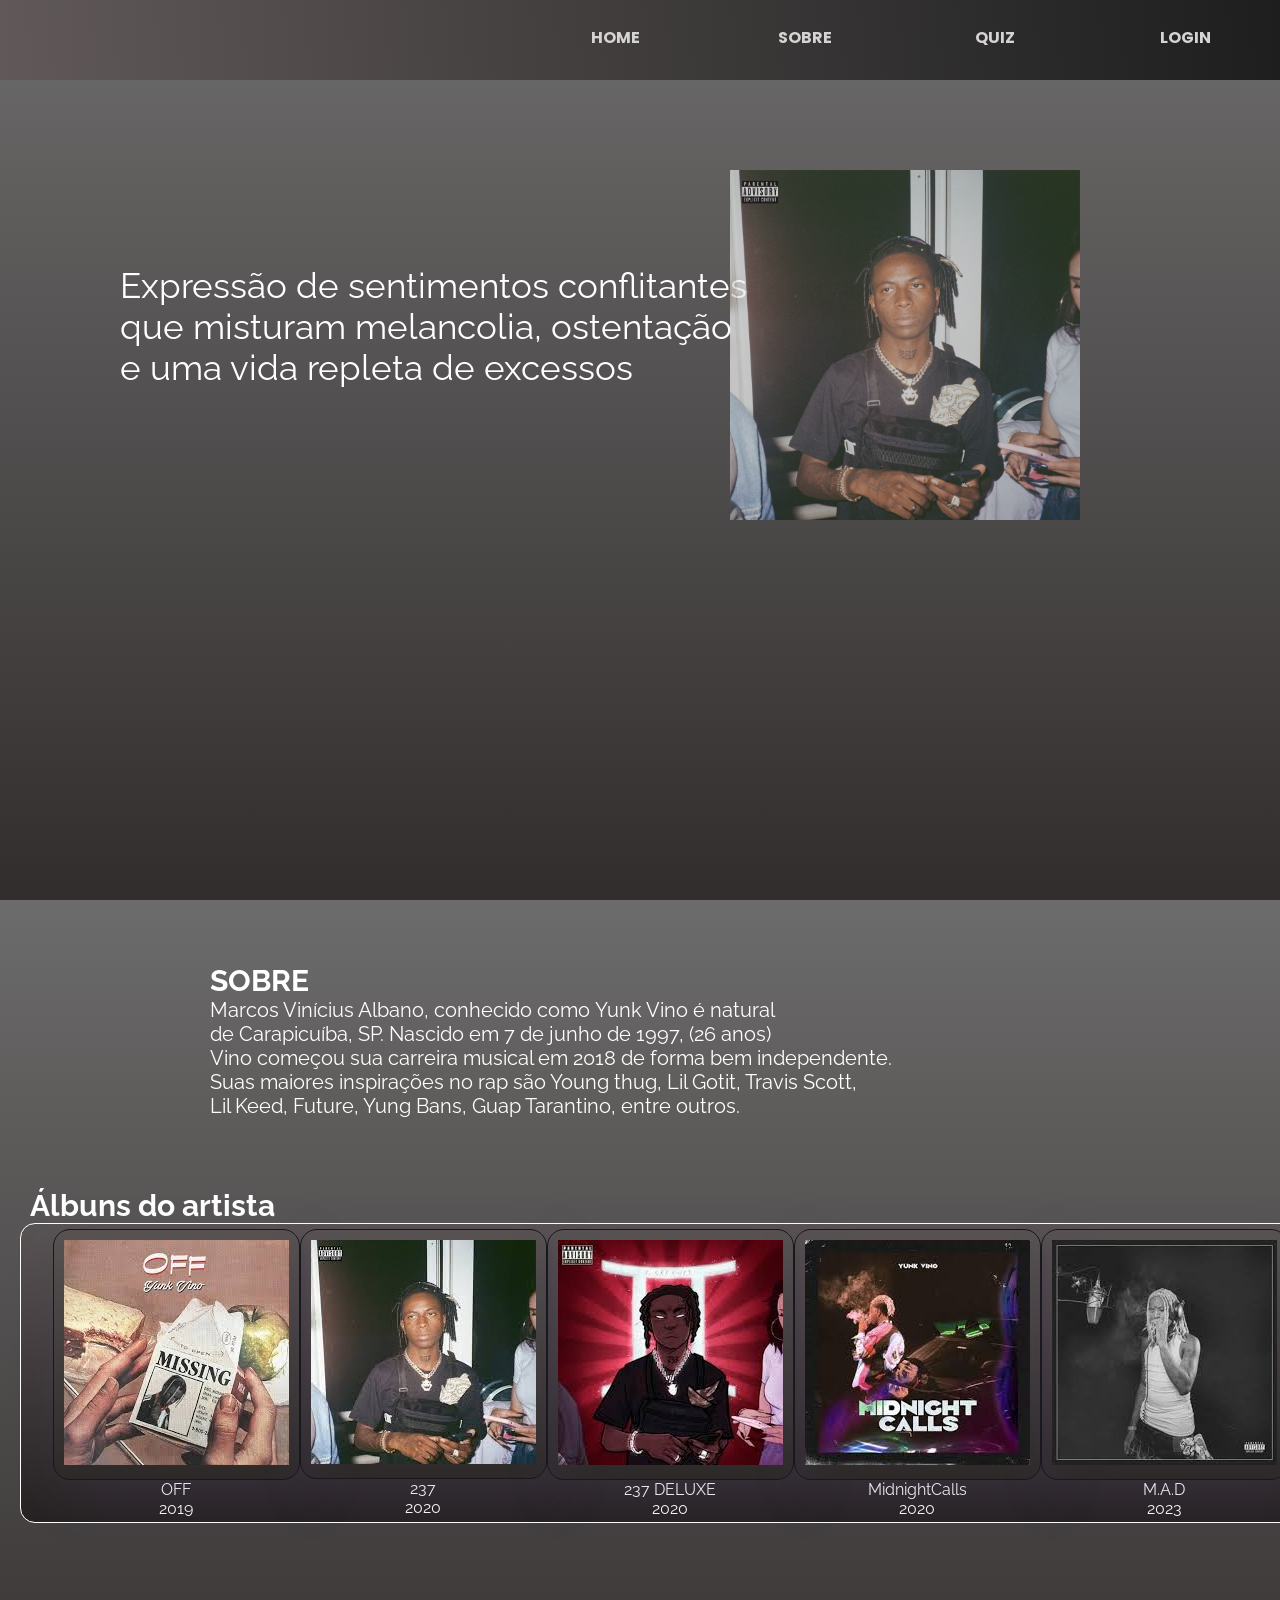
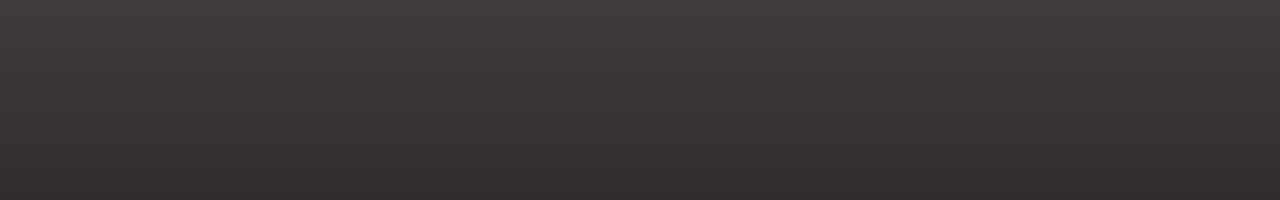
==== commit e7c69168: "fazendo melhorias no site" ====
--- a/index/index.html
+++ b/index/index.html
@@ -14,17 +14,25 @@
                 <nav class="nav">
                     <ul>
                         <li>
-                            <a href="">HOME</a>
+                            <button class="button">
+                                <a href="#home">HOME</a>
+                            </button>
                         </li>
                         <li>
-                            <a href="">SOBRE</a>
+                            <button class="button">
+                                <a href="#sobre">SOBRE</a>
+                            </button>
                         </li>
                         <li>
-                            <a href="">QUIZ</a>
+                            <button class="button">
+                                <a href="">QUIZ</a>
+                            </button>
                         </li>
         
                         <li>
-                            <a href="">LOGIN</a>
+                            <button class="button">
+                                <a href="login.html">LOGIN</a>
+                            </button>
                         </li>
                     </ul>
                 </nav>
@@ -49,30 +57,51 @@
                             Suas maiores inspirações no rap são Young thug, Lil Gotit, Travis Scott, <br>
                             Lil Keed, Future, Yung Bans, Guap Tarantino, entre outros.</p>
                     </div>
+                    <h3>Álbuns do artista</h3>
                     <div class="albuns">
                         <div class="albuns-fotos">
                             <div class="text-albuns">
-                                <img src="img/offCapa.jpg" alt="">
+                                <div class="card">
+                                    <a href="https://open.spotify.com/intl-pt/album/4QxMfMCx4gPlIysDPPqrnq" target="_blank">
+                                        <img src="img/offCapa.jpg" alt="">
+                                    </a>
+                                </div>
                                 <p>OFF</p>
                                 <p>2019</p>
                             </div>
                             <div class="text-albuns">
-                                <img src="img/237capa.jpg" alt="">
+                                <div class="card">
+                                    <a href="https://open.spotify.com/intl-pt/album/3VGvkH5X8bhjIV0rSohaVU" target="_blank">
+                                        <img src="img/237capa.jpg" alt="">
+                                    </a>
+                                </div>
                                 <p>237</p>
                                 <p>2020</p>
                             </div>  
                             <div class="text-albuns">
-                                <img src="img/237deluxeCapa.jpg" alt="">
+                                <div class="card">
+                                    <a href="https://open.spotify.com/intl-pt/album/0aK2N757Ttao233hGz4CUI" target="_blank">
+                                        <img src="img/237deluxeCapa.jpg" alt="">
+                                    </a>
+                                </div>
                                 <P>237 DELUXE</P>
                                 <p>2020</p>
                             </div>
                             <div class="text-albuns">
-                                <img src="img/midCapa.jpg" alt="">
+                                <div class="card">
+                                    <a href="https://open.spotify.com/intl-pt/album/1z0wqOFRl7Q6Jj3qu88hbc" target="_blank">
+                                        <img src="img/midCapa.jpg" alt="">
+                                    </a>
+                                </div>
                                 <p>MidnightCalls</p>
                                 <p>2020</p>
                             </div>
                             <div class="text-albuns">
-                                <img src="img/madCapa.jpg" alt="">
+                                <div class="card">
+                                    <a href="https://open.spotify.com/intl-pt/album/681qRc7HzASc5cALLkOFLO" target="_blank">
+                                        <img src="img/madCapa.jpg" alt="">
+                                    </a>
+                                </div>
                                 <p>M.A.D</p>
                                 <p>2023</p>
                             </div>
--- a/index/style.css
+++ b/index/style.css
@@ -47,6 +47,7 @@
     justify-content: center;
     width: 170px;
     margin: 0 10px;
+    padding-top: 5px;
 }
 
 .home .header .nav ul li a {
@@ -58,11 +59,32 @@
     
 }
 
-.home .header .nav ul li a:hover {
-    border-bottom: white;
-    color: rgb(138, 115, 115);
-}
-
+.button {
+    color: white;
+    text-decoration: none;
+    font-size: 25px;
+    border: none;
+    background: none;
+    font-weight: 600;
+    font-family: 'Poppins', sans-serif;
+  }
+  
+  .button::before {
+    margin-left: auto;
+  }
+  
+  .button::after, button::before {
+    content: '';
+    width: 0%;
+    height: 2px;
+    background: #ffffff;
+    display: block;
+    transition: 0.5s;
+  }
+  
+  .button:hover::after, button:hover::before {
+    width: 100%;
+  }
 
 
 /*CONTAINER*/
@@ -106,6 +128,13 @@
     
 }
 
+h3 {
+    color: white;
+    font-size: 30px;
+    margin-left: 30px;
+    margin-top: 70px;
+}
+
 .albuns {
     bottom: 100px;
     background: linear-gradient(180deg, rgba(89,84,84,1) 0%, rgba(79,74,74,1) 19%, rgba(68,63,63,1) 41%, rgba(57,53,53,1) 62%, rgba(47,43,43,1) 82%, rgba(38,34,34,1) 100%);
@@ -115,7 +144,7 @@
     display: flex;
     align-items: center;
     justify-content: space-around;
-    margin-top: 70px;
+    margin-top: 0px;
     margin-inline: 20px;
     border: 1px solid white;
 }
@@ -149,4 +178,31 @@
     margin: 10px;
 }
 
+.card {
+    box-sizing: border-box;
+    
+    border: 1px solid rgb(24, 23, 26);
+    box-shadow: 12px 17px 51px rgba(85, 67, 117, 0.22);
+    backdrop-filter: blur(6px);
+    border-radius: 17px;
+    text-align: center;
+    cursor: pointer;
+    transition: all 0.5s;
+    display: flex;
+    align-items: center;
+    justify-content: center;
+    user-select: none;
+    font-weight: bolder;
+    color: black;
+  }
+  
+  .card:hover {
+    border: 1px solid rgb(108, 59, 245);
+    transform: scale(1.05);
+  }
+  
+  .card:active {
+    transform: scale(0.95) rotateZ(1.7deg);
+  }
+
 /**/
